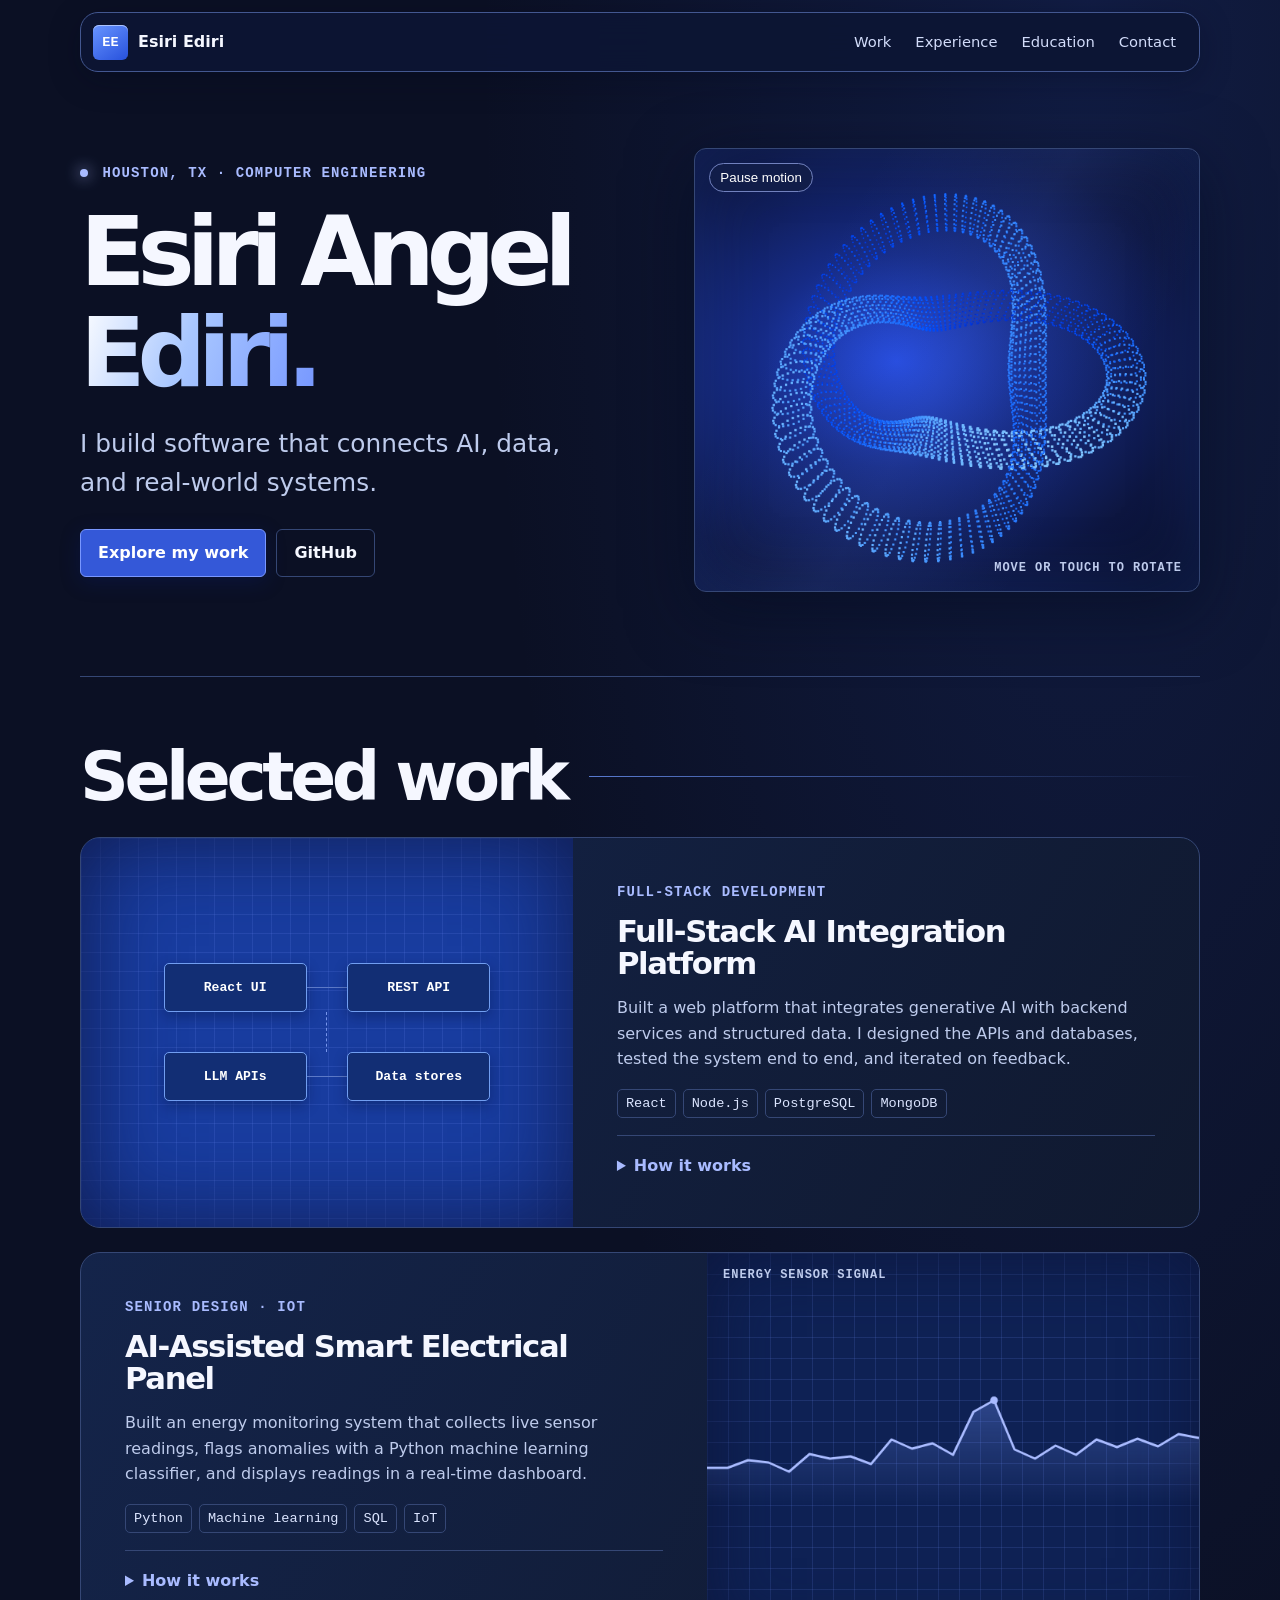
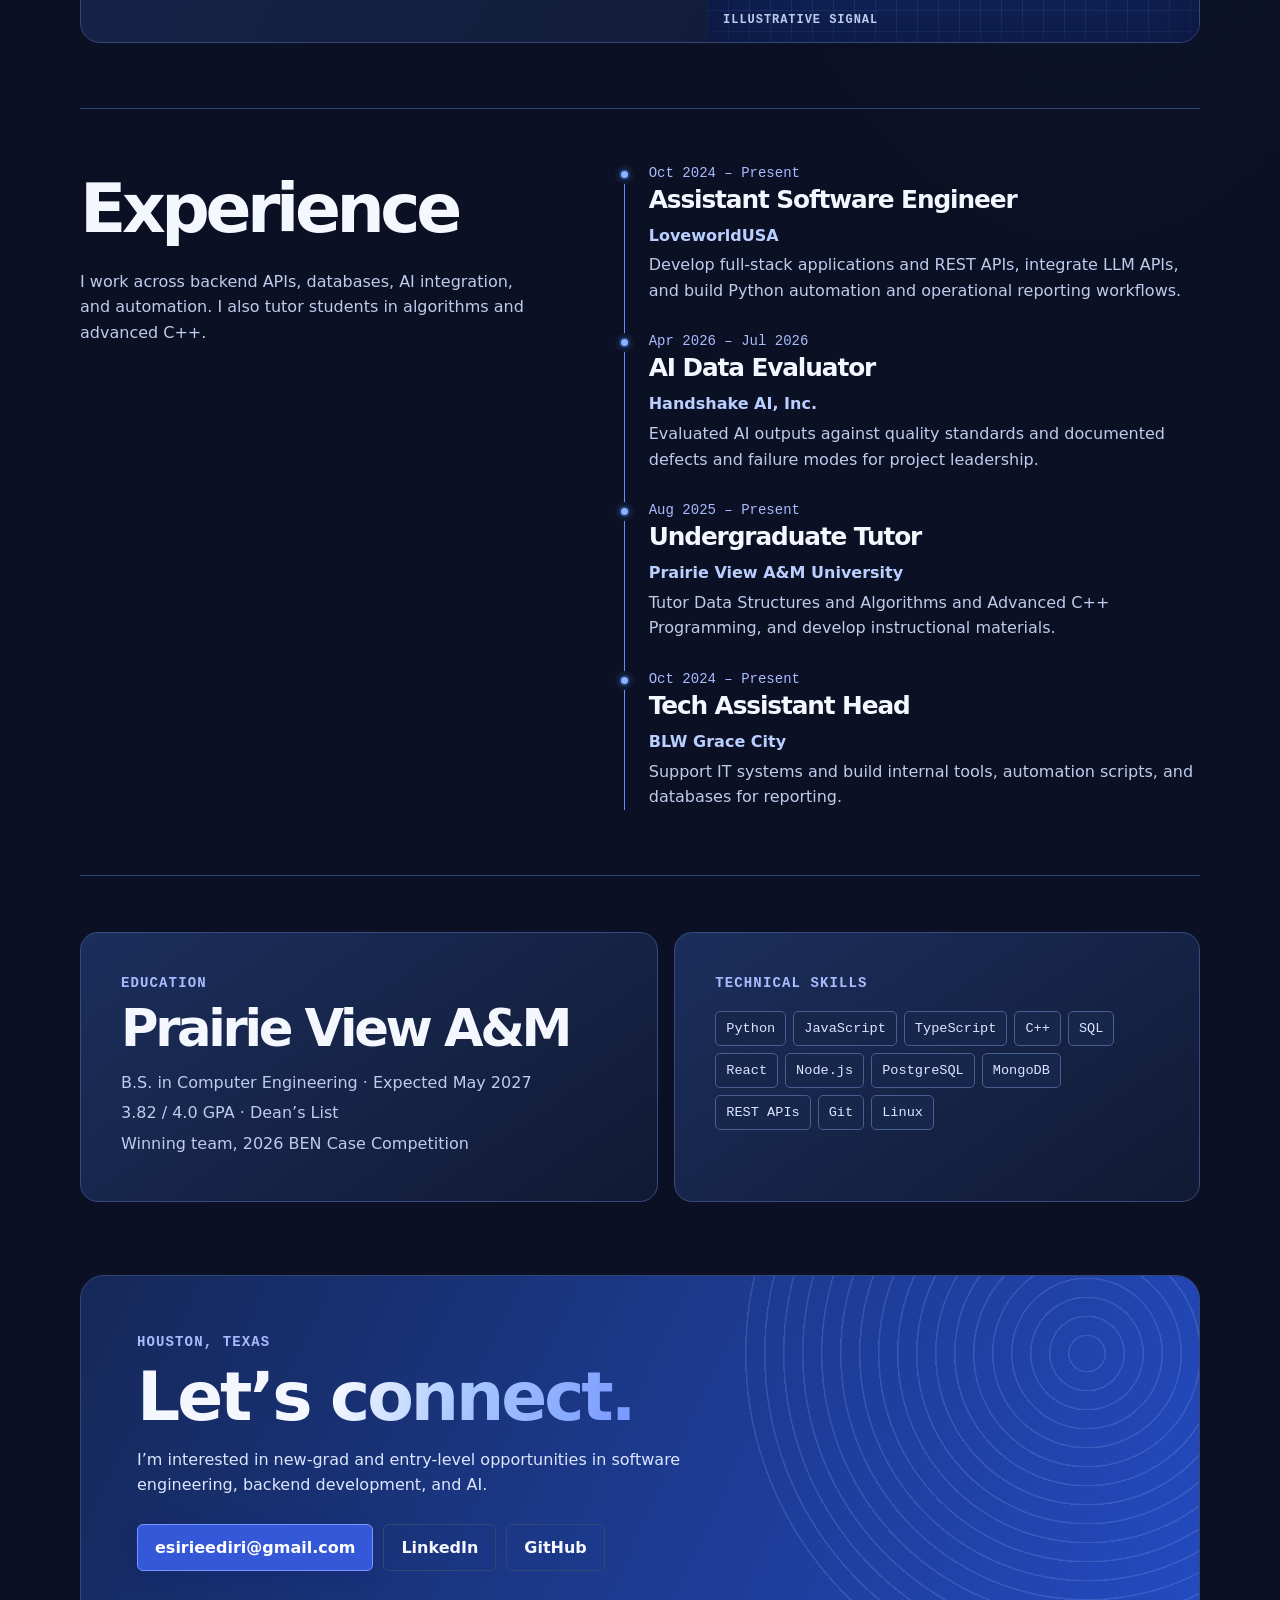
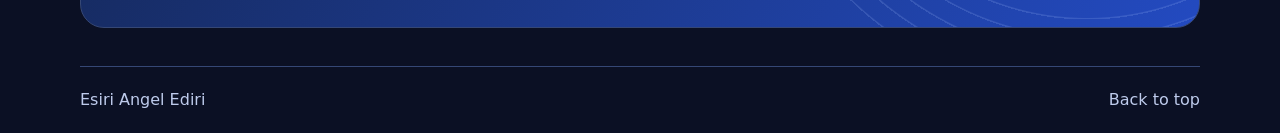
==== index.html @ a7299eb0 "Add files via upload" ====
<!doctype html>
<html lang="en">
<head>
<meta charset="utf-8">
<meta name="viewport" content="width=device-width,initial-scale=1">
<meta name="description" content="Esiri Angel Ediri, Houston-based computer engineering student and assistant software engineer. Explore projects in full-stack AI and energy monitoring.">
<title>Esiri Angel Ediri | Software Engineering Portfolio</title>
<link rel="stylesheet" href="style.css">
</head>
<body>
<a class="skip" href="#main">Skip to content</a>
<header class="header shell">
<a class="brand" href="#main"><span>EE</span> Esiri Ediri</a>
<nav aria-label="Main navigation"><a href="#work">Work</a><a href="#experience">Experience</a><a href="#education">Education</a><a href="#contact">Contact</a></nav>
</header>
<main id="main">
<section class="hero shell" aria-labelledby="intro">
<div class="hero-copy">
<p class="eyebrow"><i></i> Houston, TX · Computer Engineering</p>
<h1 id="intro">Esiri Angel<br><em>Ediri.</em></h1>
<p class="lead">I build software that connects AI, data, and real-world systems.</p>
<div class="actions"><a class="primary" href="#work">Explore my work</a><a class="secondary" href="https://github.com/Esiri-Angel">GitHub</a></div>
</div>
<div class="hero-art sculpture"><canvas id="knot" width="700" height="620" aria-hidden="true"></canvas><button id="motion" hidden>Pause motion</button><span class="coord bottom">MOVE OR TOUCH TO ROTATE</span></div>
</section>
<section id="work" class="section shell" aria-labelledby="work-title">
<h2 id="work-title">Selected work</h2>
<div class="projects">
<article class="project">
<div class="visual architecture" aria-hidden="true"><div class="system"><span>React UI</span><b></b><span>REST API</span></div><div class="wire"></div><div class="system"><span>LLM APIs</span><b></b><span>Data stores</span></div></div>
<div class="project-content"><p class="eyebrow">Full-stack development</p><h3>Full-Stack AI Integration Platform</h3><p>Built a web platform that integrates generative AI with backend services and structured data. I designed the APIs and databases, tested the system end to end, and iterated on feedback.</p><ul class="tags"><li>React</li><li>Node.js</li><li>PostgreSQL</li><li>MongoDB</li></ul>
<details><summary>How it works</summary><p>The React interface communicates with REST endpoints. The backend connects to LLM APIs and uses SQL and MongoDB databases. I gathered requirements and documented the architecture as the platform evolved.</p></details></div>
</article>
<article class="project">
<div class="visual energy" aria-hidden="true"><div class="meter-label">ENERGY SENSOR SIGNAL</div><canvas id="signal" width="640" height="155"></canvas><div class="meter-label meter-bottom">ILLUSTRATIVE SIGNAL</div></div>
<div class="project-content"><p class="eyebrow">Senior design · IoT</p><h3>AI-Assisted Smart Electrical Panel</h3><p>Built an energy monitoring system that collects live sensor readings, flags anomalies with a Python machine learning classifier, and displays readings in a real-time dashboard.</p><ul class="tags"><li>Python</li><li>Machine learning</li><li>SQL</li><li>IoT</li></ul>
<details><summary>How it works</summary><p>IoT sensors supply energy readings. A SQL database logs the data, a Python classifier detects anomalies, and REST APIs provide data to the JavaScript dashboard.</p></details></div>
</article>
</div>
</section>
<section id="experience" class="section shell experience" aria-labelledby="experience-title">
<div><h2 id="experience-title">Experience</h2><p class="intro">I work across backend APIs, databases, AI integration, and automation. I also tutor students in algorithms and advanced C++.</p></div>
<div class="timeline">
<article><p class="date">Oct 2024 – Present</p><h3>Assistant Software Engineer</h3><p class="org">LoveworldUSA</p><p>Develop full-stack applications and REST APIs, integrate LLM APIs, and build Python automation and operational reporting workflows.</p></article>
<article><p class="date">Apr 2026 – Jul 2026</p><h3>AI Data Evaluator</h3><p class="org">Handshake AI, Inc.</p><p>Evaluated AI outputs against quality standards and documented defects and failure modes for project leadership.</p></article>
<article><p class="date">Aug 2025 – Present</p><h3>Undergraduate Tutor</h3><p class="org">Prairie View A&amp;M University</p><p>Tutor Data Structures and Algorithms and Advanced C++ Programming, and develop instructional materials.</p></article>
<article><p class="date">Oct 2024 – Present</p><h3>Tech Assistant Head</h3><p class="org">BLW Grace City</p><p>Support IT systems and build internal tools, automation scripts, and databases for reporting.</p></article>
</div>
</section>
<section id="education" class="section shell credentials" aria-labelledby="education-title">
<div><p class="eyebrow">Education</p><h2 id="education-title">Prairie View A&amp;M</h2><p>B.S. in Computer Engineering · Expected May 2027</p><p>3.82 / 4.0 GPA · Dean’s List</p><p>Winning team, 2026 BEN Case Competition</p></div>
<div><p class="eyebrow">Technical skills</p><ul class="tags stack"><li>Python</li><li>JavaScript</li><li>TypeScript</li><li>C++</li><li>SQL</li><li>React</li><li>Node.js</li><li>PostgreSQL</li><li>MongoDB</li><li>REST APIs</li><li>Git</li><li>Linux</li></ul></div>
</section>
<section id="contact" class="contact shell" aria-labelledby="contact-title"><p class="eyebrow">Houston, Texas</p><h2 id="contact-title">Let’s <em>connect.</em></h2><p>I’m interested in new-grad and entry-level opportunities in software engineering, backend development, and AI.</p><div class="actions"><a class="primary" href="mailto:esirieediri@gmail.com">esirieediri@gmail.com</a><a class="secondary" href="https://www.linkedin.com/in/esiri-angel">LinkedIn</a><a class="secondary" href="https://github.com/Esiri-Angel">GitHub</a></div></section>
</main>
<footer class="shell"><span>Esiri Angel Ediri</span><a href="#main">Back to top</a></footer>
<script src="main.js" defer></script>
</body>
</html>
---- style.css ----
:root{color-scheme:dark;--bg:#0b1024;--surface:#131d3c;--line:#354775;--ink:#f5f7ff;--muted:#becbec;--accent:#a9bbff;--mono:ui-monospace,SFMono-Regular,Consolas,monospace}
*,*::before,*::after{box-sizing:border-box}
html{scroll-behavior:smooth}
body{margin:0;background:var(--bg);color:var(--ink);font:1rem/1.6 system-ui,sans-serif}
a{color:inherit;text-decoration:none}
a:hover,summary:hover{color:var(--accent)}
:focus-visible{outline:2px solid var(--accent);outline-offset:5px}
h1,h2,h3,p{margin:0}
h1,h2,h3{line-height:1.05;letter-spacing:-.045em}
.shell{width:min(1120px,calc(100% - 64px));margin:auto}
.skip{position:fixed;top:8px;left:8px;transform:translateY(-150%);background:var(--bg);padding:10px;z-index:5}
.skip:focus{transform:none}
.header{min-height:76px;display:flex;align-items:center;justify-content:space-between;gap:16px;border-bottom:1px solid var(--line)}
.brand{font-weight:750;display:flex;align-items:center;gap:10px}
.brand span{display:grid;place-items:center;width:35px;height:35px;background:var(--accent);color:var(--bg);font:700 .85rem var(--mono);border-radius:6px}
nav{display:flex;flex-wrap:wrap;gap:clamp(10px,3vw,32px);font-size:.92rem;color:var(--muted)}
.hero{display:grid;grid-template-columns:1.12fr 1fr;gap:48px;align-items:center;padding-block:76px 84px}
.eyebrow{color:var(--accent);font:600 .875rem/1.5 var(--mono);text-transform:uppercase;letter-spacing:.08em}
.eyebrow i{display:inline-block;width:8px;height:8px;margin-right:5px;background:var(--accent);border-radius:50%;box-shadow:0 0 15px var(--accent)}
h1{font-size:clamp(3rem,7.5vw,7rem);margin-block:18px 20px;letter-spacing:-.085em}
h1 em{font-style:normal;color:var(--accent)}
.lead{font-size:clamp(1.15rem,2vw,1.55rem);max-width:31ch;color:var(--muted)}
.actions{display:flex;flex-wrap:wrap;gap:10px;margin-top:26px}
.actions a{display:inline-flex;align-items:center;padding:10px 17px;border-radius:6px;font-weight:700}
.primary{background:var(--accent);color:var(--bg);border:1px solid var(--accent)}
.primary:hover{background:#d2dcff;color:var(--bg)}
.secondary{border:1px solid var(--line)}
.secondary:hover{border-color:var(--accent)}
.hero-art,.visual{position:relative;overflow:hidden;border:1px solid var(--line);background-color:#111d49;background-image:linear-gradient(#7495ff25 1px,transparent 1px),linear-gradient(90deg,#7495ff25 1px,transparent 1px);background-size:24px 24px}
.hero-art{aspect-ratio:1.14;border-radius:12px;display:grid;place-items:center;background-image:radial-gradient(ellipse at center,#4169e155,transparent 70%),linear-gradient(#7495ff25 1px,transparent 1px),linear-gradient(90deg,#7495ff25 1px,transparent 1px);background-size:auto,24px 24px,24px 24px}
.board{position:relative;width:71%;aspect-ratio:1;display:grid;place-items:center}
.orbit,.chip{grid-area:1/1}
.orbit{width:75%;aspect-ratio:1;border:1px solid #86a3ff9c;border-radius:12%;transform:rotate(45deg)}
.orbit-two{width:92%;border-style:dashed;transform:rotate(45deg)}
.chip{display:grid;place-items:center;width:45%;aspect-ratio:1;transform:rotate(-9deg);border:1px solid var(--accent);border-radius:12px;background:linear-gradient(145deg,#4268e1,#152752);box-shadow:0 0 55px #4c73ff77,inset 0 0 0 7px #111d49;color:var(--accent);font:750 clamp(1.8rem,5vw,4.3rem) var(--mono)}
.pin{position:absolute;width:7px;height:7px;background:var(--accent);border-radius:50%;box-shadow:0 0 14px var(--accent)}
.p1{top:12%;left:50%}.p2{bottom:12%;left:50%}.p3{left:12%;top:50%}.p4{right:12%;top:50%}
.coord,.meter-label{position:absolute;color:var(--muted);font:600 .75rem var(--mono);letter-spacing:.08em}
.top{top:16px;left:17px}.bottom{bottom:16px;right:17px}
.section{padding-block:56px 65px;border-top:1px solid var(--line);scroll-margin-top:16px}
h2{font-size:clamp(2.3rem,5.3vw,4.25rem);margin:8px 0 25px}
.projects{display:grid;grid-template-columns:repeat(2,minmax(0,1fr));gap:20px}
.project{border:1px solid var(--line);background:var(--surface);border-radius:12px;overflow:hidden}
.visual{height:205px;border:0;border-bottom:1px solid var(--line)}
.architecture{display:flex;flex-direction:column;justify-content:center;align-items:center}
.system{display:flex;align-items:center;justify-content:center;width:min(85%,340px)}
.system span{width:42%;padding:10px 4px;text-align:center;border:1px solid #5c79c7;border-radius:5px;background:#172952;color:var(--accent);font:650 .82rem var(--mono)}
.system b{width:12%;height:1px;background:#5c79c7}
.wire{height:21px;border-left:1px dashed #7795eb}
.energy{display:grid;align-items:center}
canvas{width:100%;height:auto;max-height:144px}
.meter-label{top:15px;left:16px}.meter-bottom{top:auto;bottom:15px}
.project-content{padding:24px}
h3{font-size:clamp(1.4rem,2.4vw,2rem);margin:6px 0 10px}
.project-content>p:not(.eyebrow),details p,.intro,.timeline article>p:last-child,.credentials p:not(.eyebrow),.contact>p:not(.eyebrow){color:var(--muted)}
.tags{display:flex;gap:7px;flex-wrap:wrap;margin:17px 0;padding:0;list-style:none}
.tags li{border:1px solid var(--line);border-radius:5px;padding:4px 8px;color:#dce5ff;font:.85rem/1.4 var(--mono)}
details{border-top:1px solid var(--line);padding-top:13px}
summary{cursor:pointer;font-weight:700;color:var(--accent)}
details p{margin-top:10px}
.experience,.credentials{display:grid;grid-template-columns:1fr 1.32fr;gap:clamp(22px,7vw,95px)}
.timeline article{border-left:1px solid #698aff;padding:0 0 24px 22px}
.timeline article:last-child{padding-bottom:0}
.timeline h3{font-size:1.55rem}
.date{font:.875rem var(--mono);color:var(--accent)}
.org{font-weight:700;margin-bottom:4px}
.credentials h2{font-size:clamp(2rem,4vw,3.4rem);margin-bottom:14px}
.credentials p{margin-bottom:5px}
.stack li{padding:7px 10px}
.contact{background:var(--surface);border:1px solid var(--line);border-radius:12px;padding:clamp(22px,5vw,56px);margin-block:8px 38px}
.contact h2{margin-bottom:14px}
footer{display:flex;justify-content:space-between;border-top:1px solid var(--line);padding-block:20px;color:var(--muted);gap:12px}
@media(max-width:720px){.shell{width:calc(100% - 32px)}.hero,.projects,.experience,.credentials{grid-template-columns:1fr}.hero{gap:30px;padding-block:44px}.hero-art{aspect-ratio:1.6}.board{width:min(52%,240px)}.section{padding-block:38px}.chip{font-size:2.4rem}}
@media(max-width:375px){.header{flex-wrap:wrap;padding-block:10px}}
@media(prefers-reduced-motion:reduce){html{scroll-behavior:auto}}

body{background:radial-gradient(ellipse at 85% 0%,#274ab738,transparent 38rem),var(--bg)}
.hero-art{box-shadow:0 18px 65px #04091d85,inset 0 0 70px #284fc040}
.hero-art::before{content:"";position:absolute;inset:0;background:linear-gradient(120deg,transparent 25%,#7495ff15 50%,transparent 75%);pointer-events:none}
.orbit-two{background:radial-gradient(circle at 50% 0%,#91aaff55,transparent 34%)}
.project{transition:border-color .2s ease,box-shadow .2s ease}
.project:focus-within{border-color:#7898ff;box-shadow:0 10px 35px #1748dd26}
@media(hover:hover){.project:hover{border-color:#7898ff;box-shadow:0 10px 35px #1748dd26}}
@media(prefers-reduced-motion:no-preference){
  .orbit-two{animation:orbit 26s linear infinite}
  .chip{animation:float 6s ease-in-out infinite}
}
@keyframes orbit{to{transform:rotate(405deg)}}
@keyframes float{50%{transform:translateY(-7px) rotate(-4deg)}}
.sculpture{background:radial-gradient(ellipse at 40% 48%,#244add 0%,#162b85 33%,#0d1640 70%,#080e25 100%);isolation:isolate}
#knot{position:absolute;inset:0;width:100%;height:100%;max-height:none;touch-action:pan-y}
#motion{position:absolute;top:14px;left:14px;border:1px solid #7181be;background:#111d49;color:white;padding:6px 10px;border-radius:20px;cursor:pointer}

/* Navigation stays within reach while browsing longer project descriptions. */
.header{position:sticky;top:8px;z-index:4;min-height:60px;margin-top:12px;padding:7px 12px;border:1px solid #435790;border-radius:18px;background:#0d1634f2;backdrop-filter:blur(16px);box-shadow:0 8px 32px #04081d55}
.brand span{background:linear-gradient(145deg,#6894ff,#2751dc);color:white;box-shadow:inset 0 1px 0 #abc3ff}
nav{gap:2px}
nav a{padding:7px 11px;border-radius:10px;color:#d2dcfa}
nav a:hover,nav a[aria-current]{background:#283e78;color:white}
section[id],main[id]{scroll-margin-top:94px}
.hero-copy{position:relative}
h1 em,.contact em{font-style:normal;background:linear-gradient(110deg,#fff,#a9c7ff 45%,#7596ff);color:transparent;background-clip:text}
.actions .primary{background:#3458d8;border:1px solid #7997ff;color:white;box-shadow:0 5px 20px #0b1f744d}
.actions .primary:hover{background:#2947b6;color:white}
.section h2{font-weight:700;letter-spacing:-.065em}
#work h2{display:flex;align-items:center;gap:24px}
#work h2::after{content:"";height:1px;flex:1;background:linear-gradient(90deg,#587ad0,transparent)}
.projects{grid-template-columns:1fr;gap:24px}
.project{display:grid;grid-template-columns:.88fr 1.12fr;background:linear-gradient(120deg,#14244a,#10192f);border-radius:20px}
.project:nth-child(even){grid-template-columns:1.12fr .88fr}
.project:nth-child(even) .visual{order:2}
.project .visual{height:auto;min-height:260px;border:0}
.project .architecture{background-color:#183c9f;background-size:19px 19px;box-shadow:inset 0 0 90px #101b4c}
.system span{box-shadow:0 5px 14px #020e3655;background:#122e74;color:white;border-color:#719ef1;padding-block:16px}
.wire{height:40px}
.energy{background-color:#0e2154;background-size:21px 21px;box-shadow:inset 0 0 70px #0d173d}
.project-content{padding:clamp(22px,4vw,44px)}
.project-content h3{max-width:22ch;margin-block:12px 16px}
details summary{padding-block:4px}
.timeline{padding-left:10px}
.timeline article{position:relative;padding:0 0 30px 24px}
.timeline article::before{content:"";position:absolute;left:-6px;top:4px;width:11px;height:11px;border-radius:50%;background:#8cb4ff;border:2px solid #243a74;box-shadow:0 0 0 4px #101932}
.org{color:#b9cfff}
.credentials{gap:16px;grid-template-columns:1.1fr 1fr}
.credentials>div{border:1px solid #384b80;background:linear-gradient(145deg,#1b2e5c,#111a33);border-radius:18px;padding:clamp(20px,3.4vw,40px)}
.stack li{background:#17274c;border-color:#485e90}
.contact{position:relative;overflow:hidden;isolation:isolate;background:linear-gradient(115deg,#152858,#234ac0);border-radius:24px}
.contact::after{content:"";position:absolute;z-index:-1;right:-22%;top:-80%;width:64%;aspect-ratio:1;border-radius:50%;background:repeating-radial-gradient(circle,transparent 0 17px,#a8c3ff2c 18px 19px);pointer-events:none}
.contact>p:not(.eyebrow){max-width:58ch;color:#dce6ff}
@media(max-width:720px){
.header{flex-direction:column;align-items:stretch;gap:2px;border-radius:14px;top:4px}
.brand{align-self:flex-start}.brand span{width:27px;height:27px}
nav{justify-content:space-between}nav a{font-size:.875rem;padding:5px}
.project,.project:nth-child(even),.credentials{grid-template-columns:1fr}
.project:nth-child(even) .visual{order:0}.project .visual{min-height:190px}
section[id],main[id]{scroll-margin-top:105px}
}
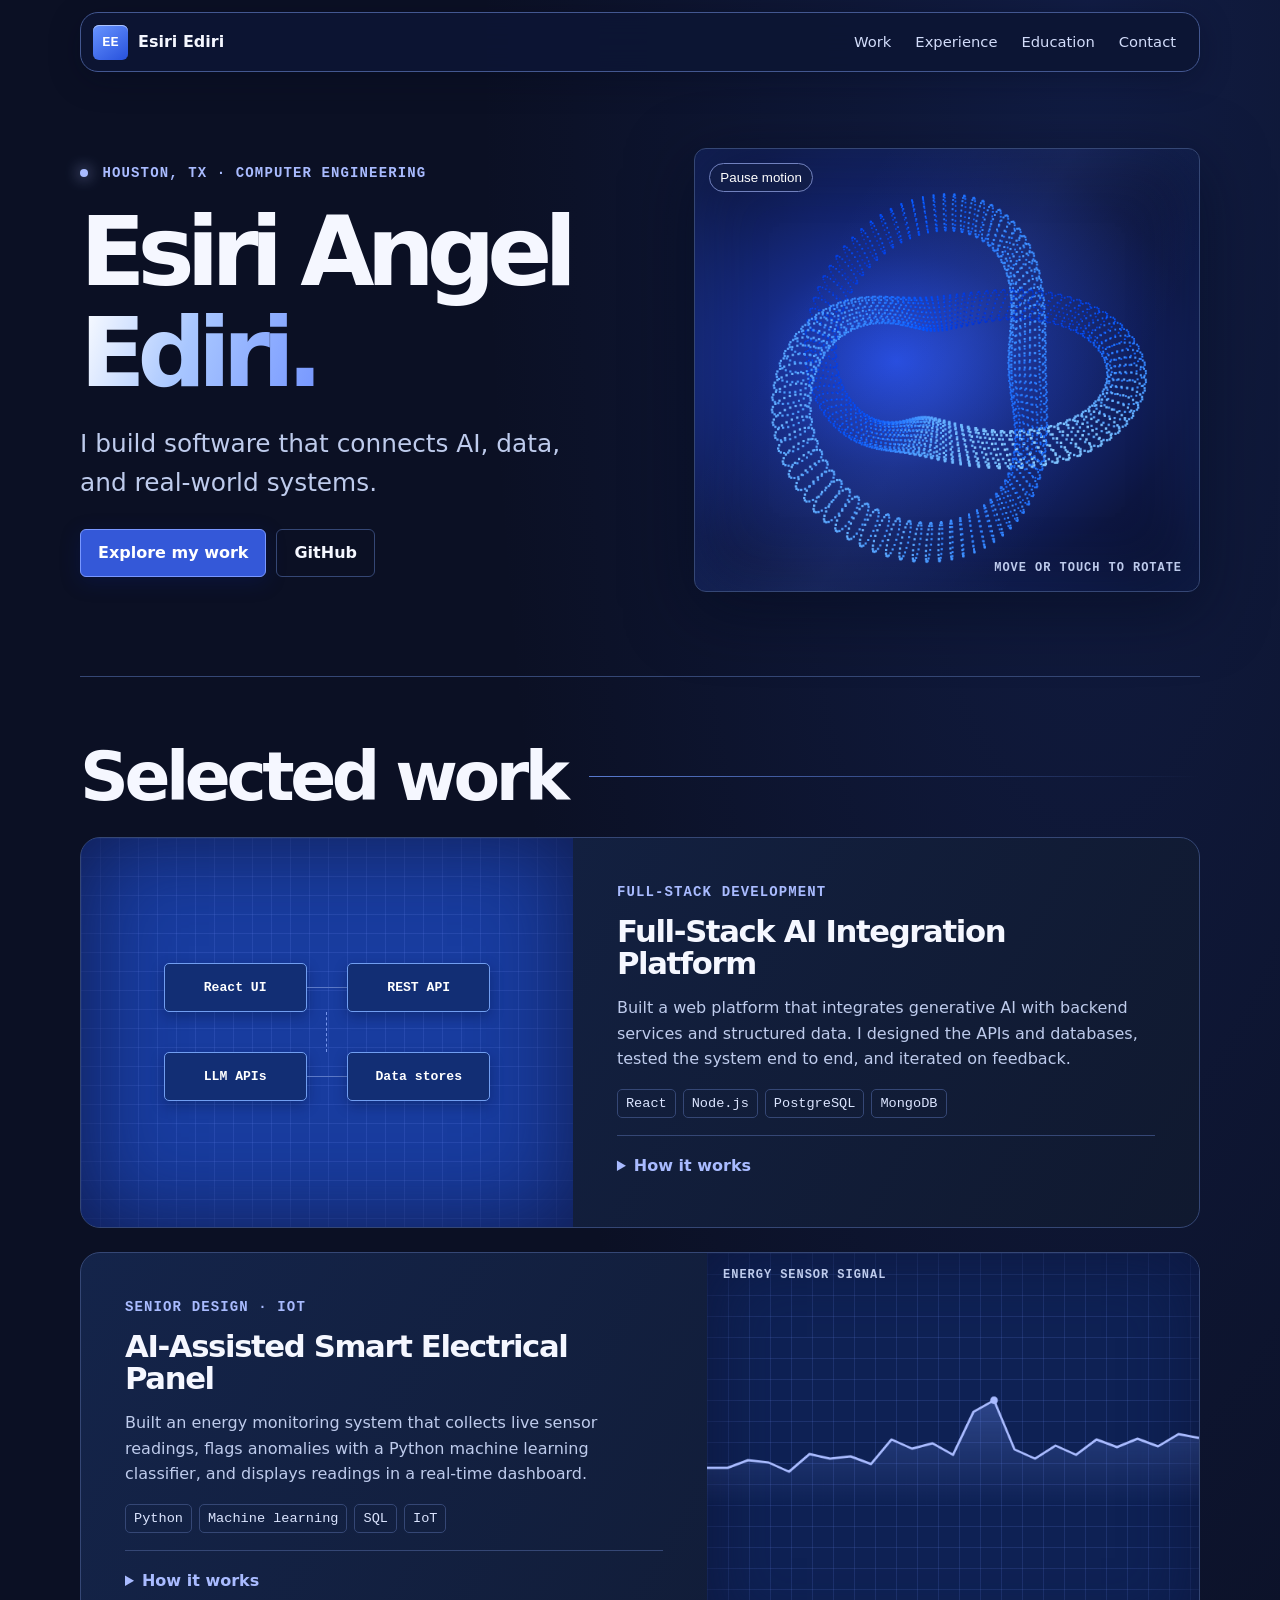
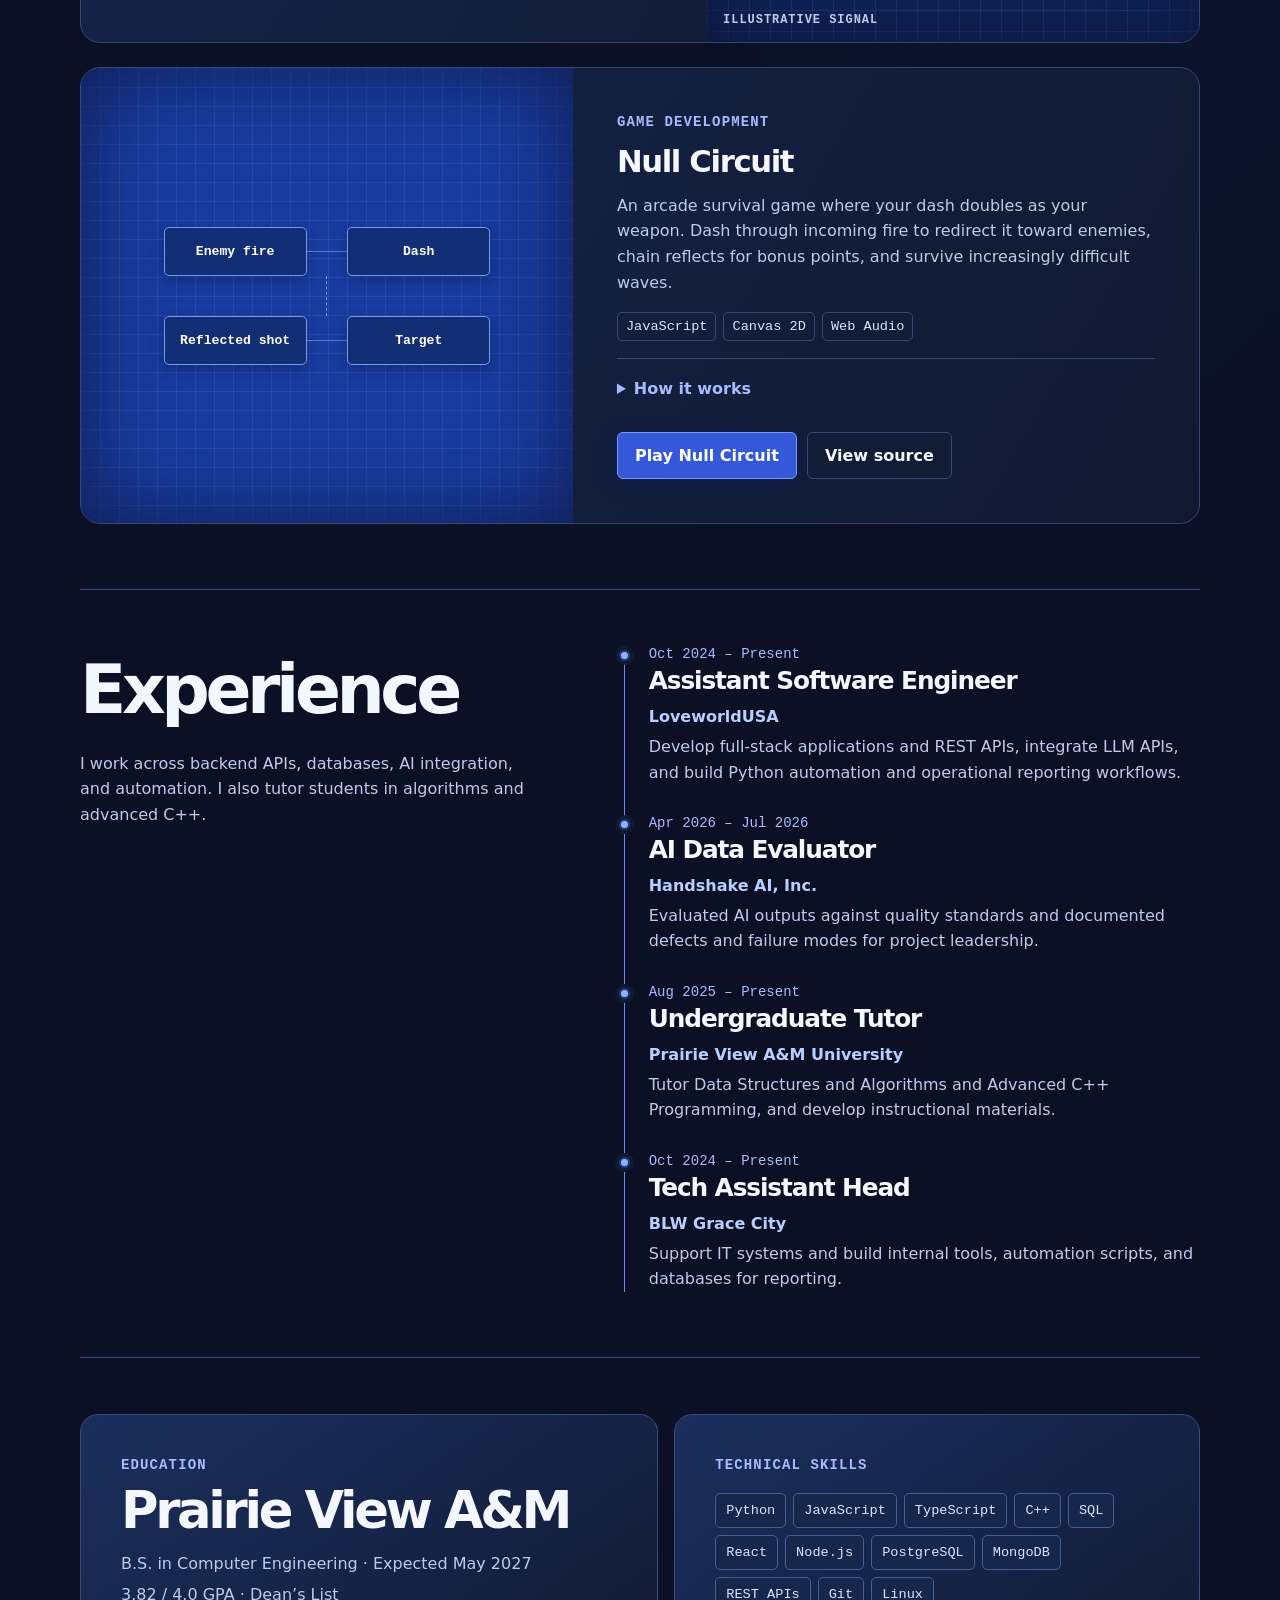
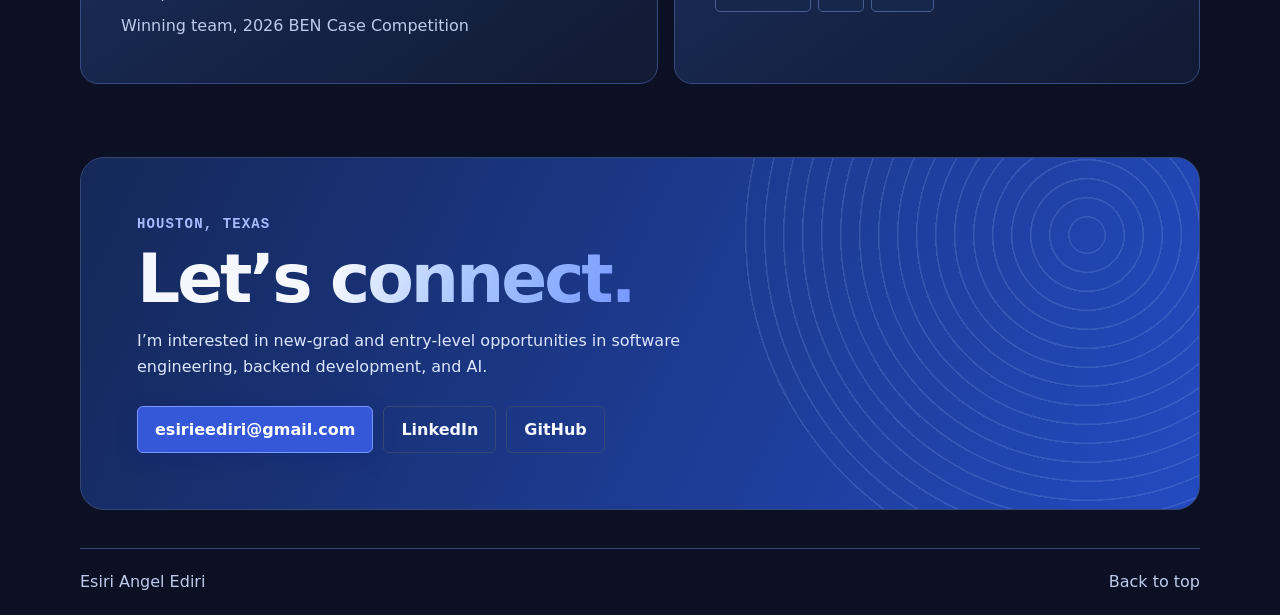
==== commit 549f48e6: "Feature Null Circuit in selected work" ====
--- a/index.html
+++ b/index.html
@@ -36,6 +36,12 @@
 <div class="project-content"><p class="eyebrow">Senior design · IoT</p><h3>AI-Assisted Smart Electrical Panel</h3><p>Built an energy monitoring system that collects live sensor readings, flags anomalies with a Python machine learning classifier, and displays readings in a real-time dashboard.</p><ul class="tags"><li>Python</li><li>Machine learning</li><li>SQL</li><li>IoT</li></ul>
 <details><summary>How it works</summary><p>IoT sensors supply energy readings. A SQL database logs the data, a Python classifier detects anomalies, and REST APIs provide data to the JavaScript dashboard.</p></details></div>
 </article>
+<article class="project">
+<div class="visual architecture" aria-hidden="true"><div class="system"><span>Enemy fire</span><b></b><span>Dash</span></div><div class="wire"></div><div class="system"><span>Reflected shot</span><b></b><span>Target</span></div></div>
+<div class="project-content"><p class="eyebrow">Game development</p><h3>Null Circuit</h3><p>An arcade survival game where your dash doubles as your weapon. Dash through incoming fire to redirect it toward enemies, chain reflects for bonus points, and survive increasingly difficult waves.</p><ul class="tags"><li>JavaScript</li><li>Canvas 2D</li><li>Web Audio</li></ul>
+<details><summary>How it works</summary><p>A real-time game loop handles enemy waves, movement, and projectile collisions. During a dash, nearby enemy shots switch sides and are redirected toward the closest active enemy. The game supports keyboard and touch controls and runs in a single HTML file.</p></details>
+<div class="actions"><a class="primary" href="null-circuit.html">Play Null Circuit</a><a class="secondary" href="https://github.com/Esiri-Angel/Null-pointer">View source</a></div></div>
+</article>
 </div>
 </section>
 <section id="experience" class="section shell experience" aria-labelledby="experience-title">
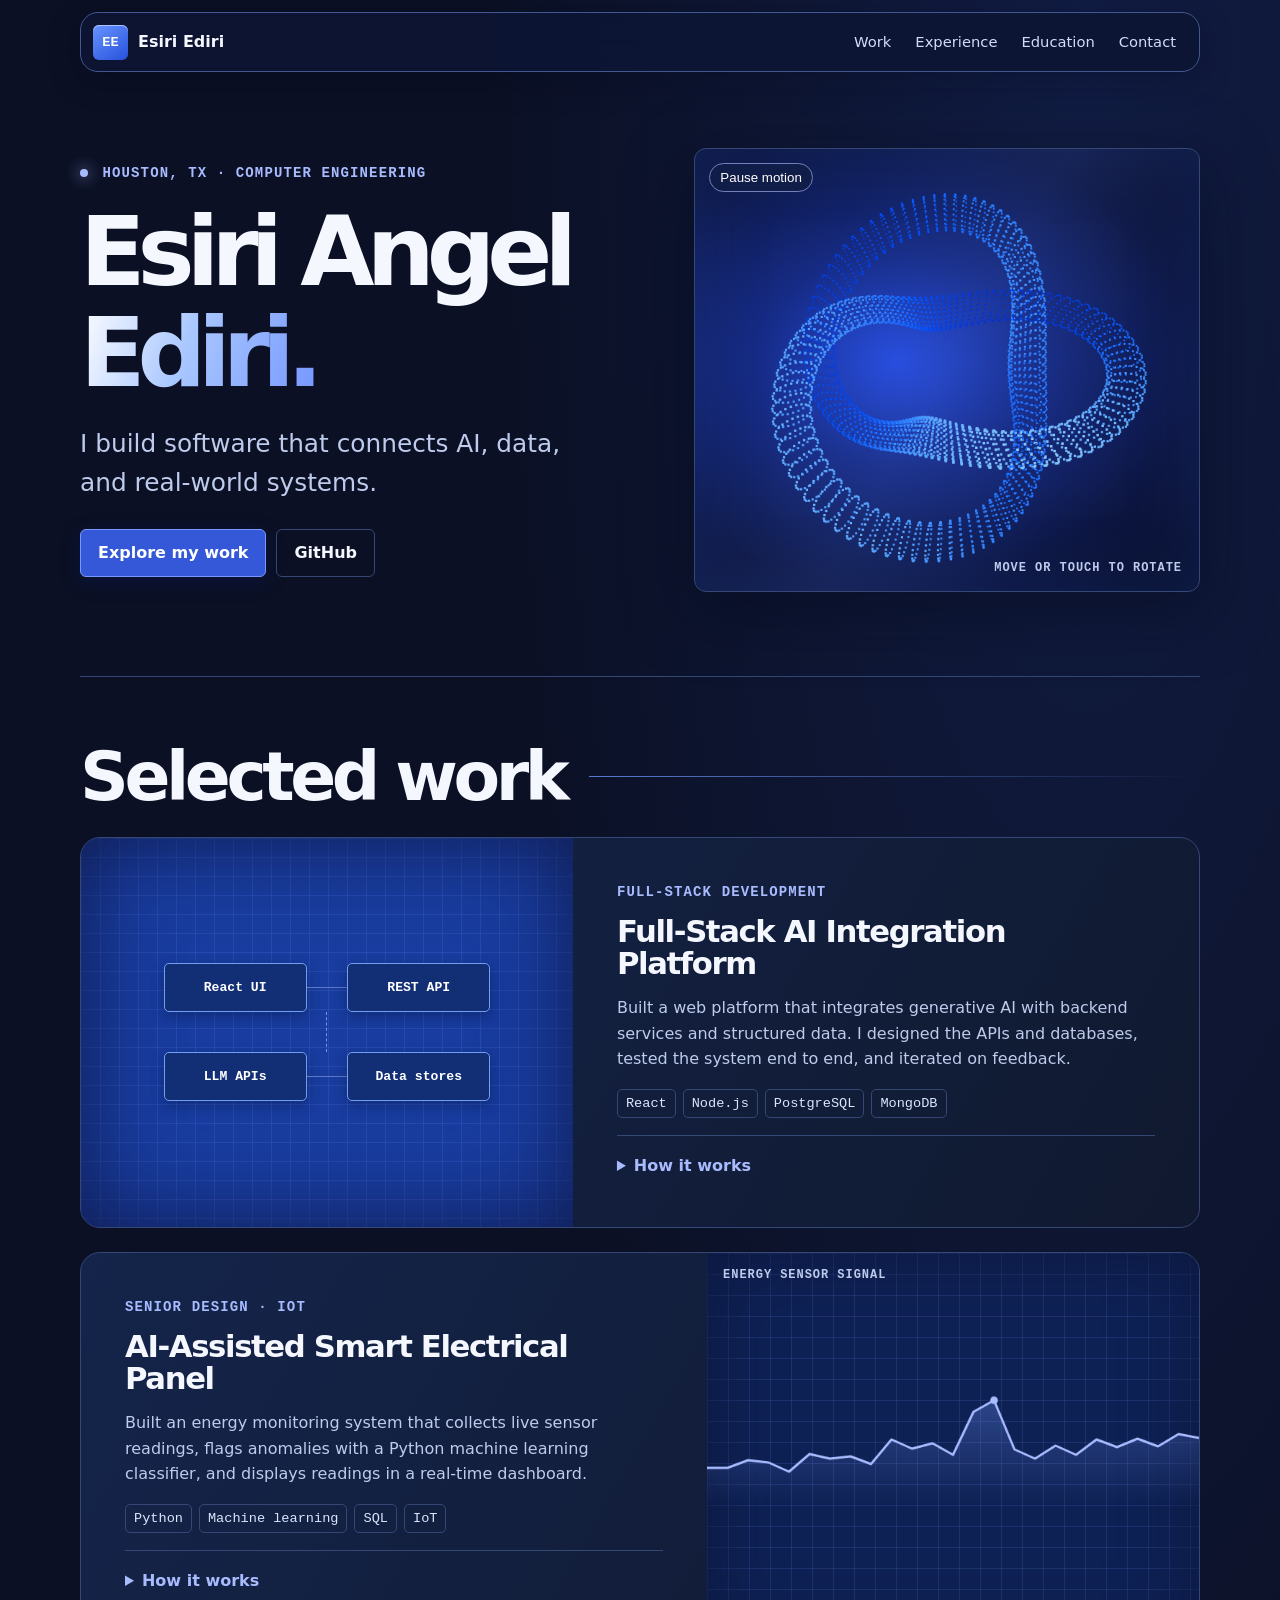
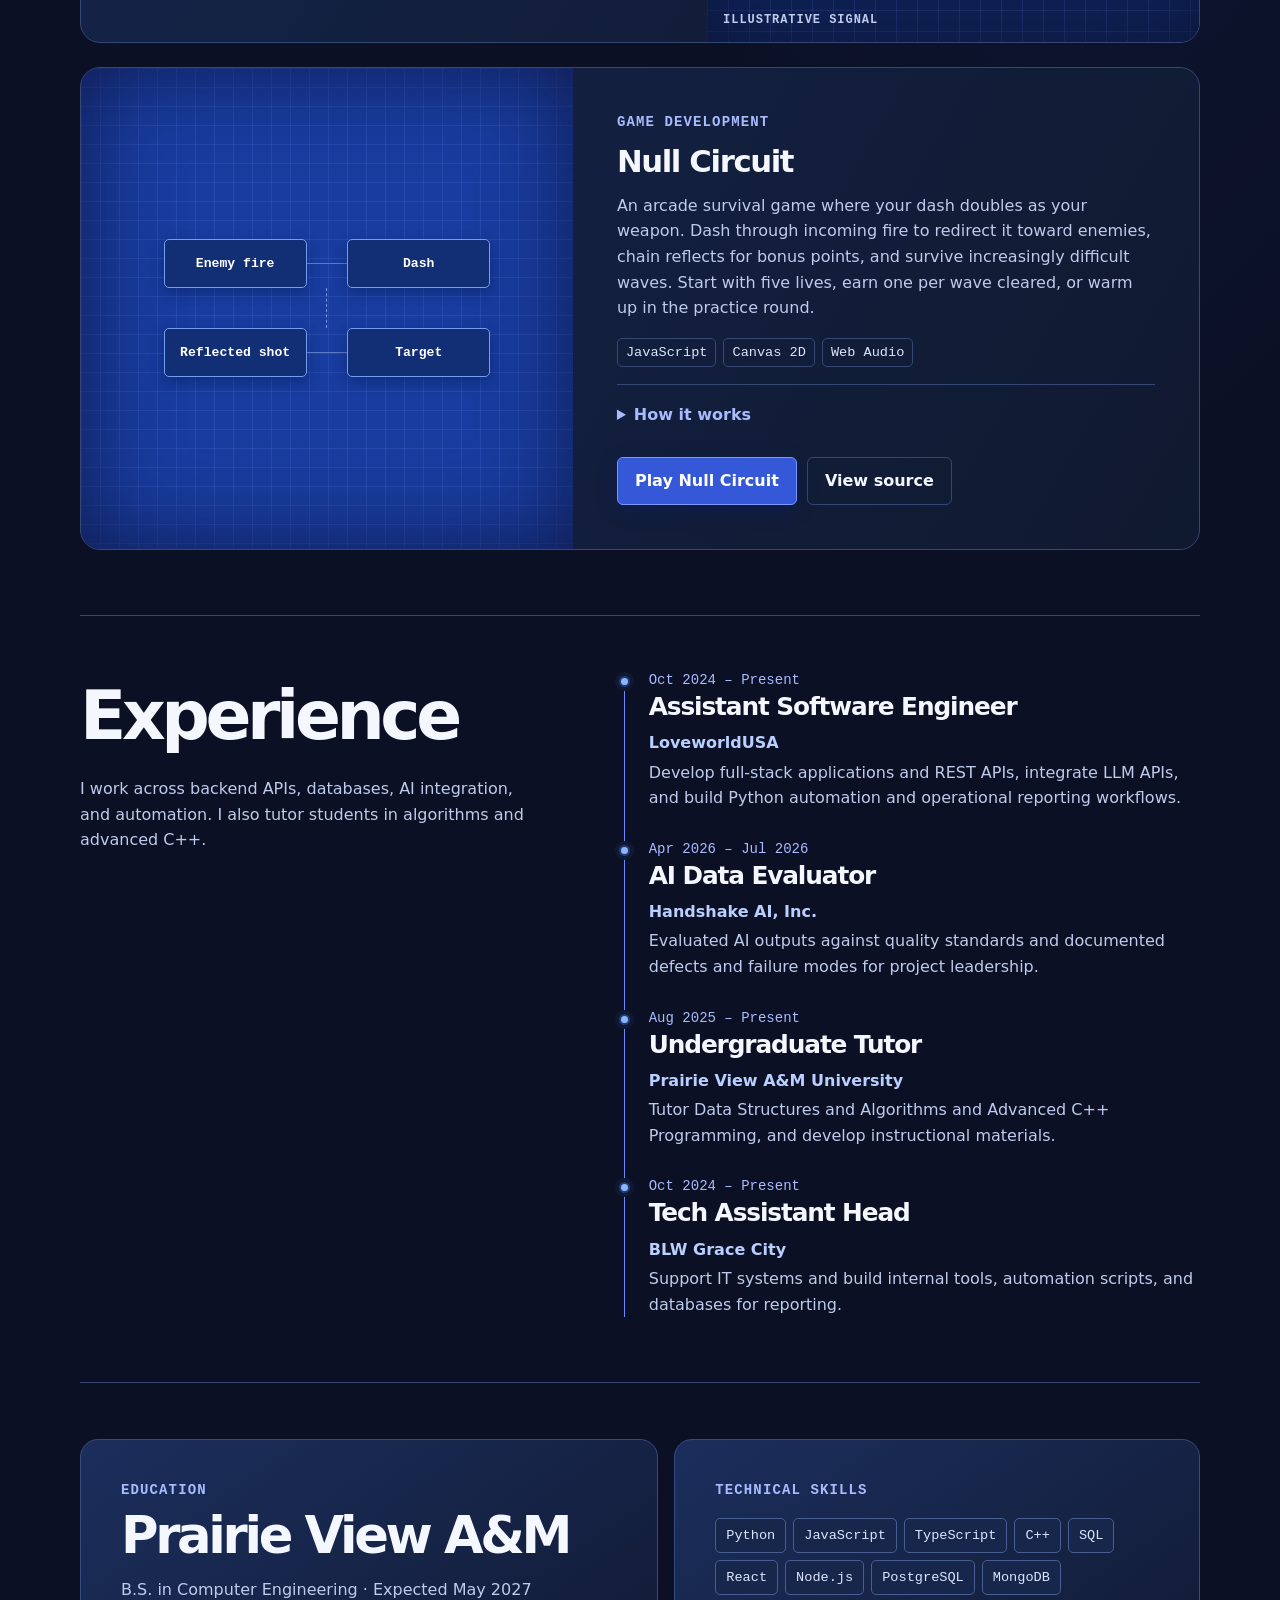
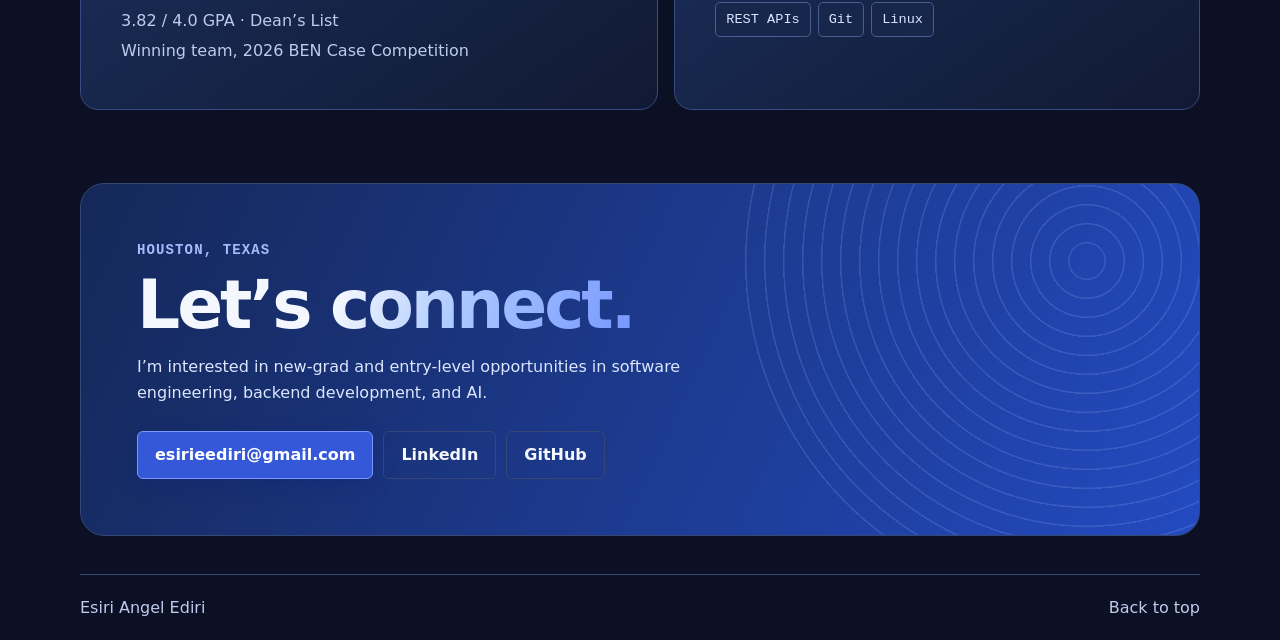
==== commit f663ce24: "Point the portfolio play button to the current Null Circuit build" ====
--- a/index.html
+++ b/index.html
@@ -38,9 +38,9 @@
 </article>
 <article class="project">
 <div class="visual architecture" aria-hidden="true"><div class="system"><span>Enemy fire</span><b></b><span>Dash</span></div><div class="wire"></div><div class="system"><span>Reflected shot</span><b></b><span>Target</span></div></div>
-<div class="project-content"><p class="eyebrow">Game development</p><h3>Null Circuit</h3><p>An arcade survival game where your dash doubles as your weapon. Dash through incoming fire to redirect it toward enemies, chain reflects for bonus points, and survive increasingly difficult waves.</p><ul class="tags"><li>JavaScript</li><li>Canvas 2D</li><li>Web Audio</li></ul>
+<div class="project-content"><p class="eyebrow">Game development</p><h3>Null Circuit</h3><p>An arcade survival game where your dash doubles as your weapon. Dash through incoming fire to redirect it toward enemies, chain reflects for bonus points, and survive increasingly difficult waves. Start with five lives, earn one per wave cleared, or warm up in the practice round.</p><ul class="tags"><li>JavaScript</li><li>Canvas 2D</li><li>Web Audio</li></ul>
 <details><summary>How it works</summary><p>A real-time game loop handles enemy waves, movement, and projectile collisions. During a dash, nearby enemy shots switch sides and are redirected toward the closest active enemy. The game supports keyboard and touch controls and runs in a single HTML file.</p></details>
-<div class="actions"><a class="primary" href="null-circuit.html">Play Null Circuit</a><a class="secondary" href="https://github.com/Esiri-Angel/Null-pointer">View source</a></div></div>
+<div class="actions"><a class="primary" href="null-circuit.html?v=78c7639">Play Null Circuit</a><a class="secondary" href="https://github.com/Esiri-Angel/Null-pointer">View source</a></div></div>
 </article>
 </div>
 </section>
